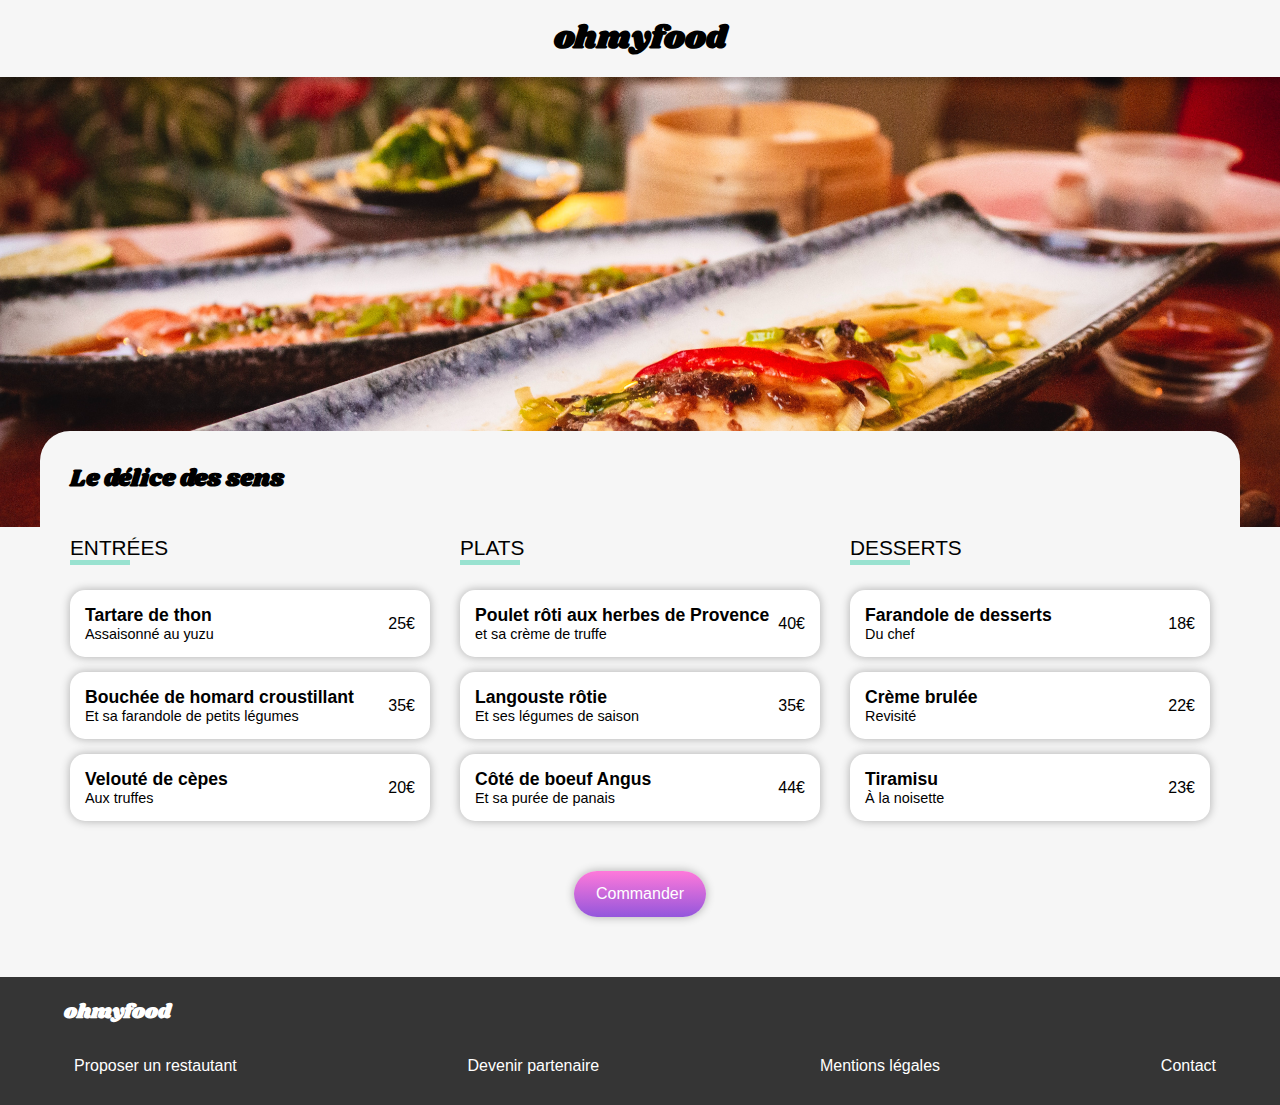
==== pages/délice-des-sens.html @ 83a880f5 "integration terminée" ====
<!DOCTYPE html>
<html lang="en">
<head>
    <meta charset="UTF-8">
    <meta name="viewport" content="width=device-width, initial-scale=1.0">
    <link rel="stylesheet" href="../styles/plats.css">
    <link
      rel="stylesheet"
      href="https://cdnjs.cloudflare.com/ajax/libs/font-awesome/6.4.0/css/all.min.css"
      integrity="sha512-iecdLmaskl7CVkqkXNQ/ZH/XLlvWZOJyj7Yy7tcenmpD1ypASozpmT/E0iPtmFIB46ZmdtAc9eNBvH0H/ZpiBw=="
      crossorigin="anonymous"
      referrerpolicy="no-referrer"
    >
    <title>Le délice des sens</title>
</head>
<body>
    <header>
        <a href="../index.html"><i class="fas fa-arrow-left"></i></a>
        <a href="index.html" class="logo">
            <h1>ohmyfood</h1>
        </a>
    </header>
    <div class="image">
        <img src="../assets/images/restaurant4.jpg" alt="">
    </div>
    <main>
        <h2>Le délice des sens</h2>
        <div class="menu">
            <div class="entrees tittle">
                <h4>entrées</h4>
                <div class="menu-containeur">
                    <div class="menu-choix">
                        <div class="description">
                            <h6>Tartare de thon</h6>
                            <p>Assaisonné au yuzu</p>
                        </div>
                        <div class="price">
                            25€
                        </div>
                    </div>
                    <div class="menu-choix">
                        <div class="description">
                            <h6>Bouchée de homard croustillant</h6>
                            <p>Et sa farandole de petits légumes</p>
                        </div>
                        <div class="price">
                            35€
                        </div>
                    </div>
                    <div class="menu-choix">
                        <div class="description">
                            <h6>Velouté de cèpes</h6>
                            <p>Aux truffes</p>
                        </div>
                        <div class="price">
                            20€
                        </div>
                    </div>
                </div>
            </div>
            <div class="plat tittle">
                <h4>plats</h4>
                <div class="menu-containeur">
                    <div class="menu-choix">
                        <div class="description">
                            <h6>Poulet rôti aux herbes de Provence</h6>
                            <p>et sa crème de truffe</p>
                        </div>
                        <div class="price">
                            40€
                        </div>
                    </div>
                    <div class="menu-choix">
                        <div class="description">
                            <h6>Langouste rôtie</h6>
                            <p>Et ses légumes de saison</p>
                        </div>
                        <div class="price">
                            35€
                        </div>
                    </div>
                    <div class="menu-choix">
                        <div class="description">
                            <h6>Côté de boeuf Angus</h6>
                            <p>Et sa purée de panais</p>
                        </div>
                        <div class="price">
                            44€
                        </div>
                    </div>
                </div>
            </div>
            <div class="desserts tittle">
                <h4>desserts</h4>
                <div class="menu-containeur">
                    <div class="menu-choix">
                        <div class="description">
                            <h6>Farandole de desserts</h6>
                            <p>Du chef</p>
                        </div>
                        <div class="price">
                            18€
                        </div>
                    </div>
                    <div class="menu-choix">
                        <div class="description">
                            <h6>Crème brulée</h6>
                            <p>Revisité</p>
                        </div>
                        <div class="price">
                            22€
                        </div>
                    </div>
                    <div class="menu-choix">
                        <div class="description">
                            <h6>Tiramisu</h6>
                            <p>À la noisette</p>
                        </div>
                        <div class="price">
                            23€
                        </div>
                    </div>
                </div>
            </div>
        </div>
        <div class="btn-containeur">
            <div class="main-btn btn">
                Commander
            </div>
        </div>

    </main>
    <footer>
        <div class="footer-containeur">
            <h5>ohmyfood</h5>
            <div class="options">
                <div class="option-card">
                    <i class="fas fa-utensils"></i>
                    <p>Proposer un restautant</p>
                </div>
                <div class="option-card">
                    <i class="fas fa-hands-helping"></i>
                    <p>Devenir partenaire</p>
                </div>
                <div class="option-card">
                    <p>Mentions légales</p>
                </div>
                <div class="option-card">
                    <p>Contact</p>
                </div>
            </div>
        </div>
    </footer>
</body>
</html>
---- styles/plats.css ----
@font-face {
    font-family: logoFont;
    src: url(../assets/fonts/Shrikhand-Regular.ttf);
}

* {
    padding: 0;
    margin: 0;
    box-sizing: border-box;
}

body {
    font-family: 'Roboto', sans-serif;
    background: #F6F6F6;
}

a {
    text-decoration: none;
    color: #000;
}

header {
    height: auto;
    box-shadow: 0px 5px 6px 0px rgba(0, 0, 0, 0.2);
    display: flex;
    justify-content: center;
    align-items: center;
    position: relative;
}

.fa-arrow-left {
    position: absolute;
    left: 20px;
    top: 50%;
    transform: translateY(-50%);
    font-size: 1.5rem;

}

.logo {
    font-family: logoFont, cursive;
    color: black;
}

h1 {
    display: block;
    font-size: 2em;
    font-weight: bold;
    padding: 15px 0;
}

.image img {
    width: 100%;
    height: 50vh;
    object-fit: cover;
    position: relative;
    z-index: -5;
}

main {
    max-width: 1200px;
    margin: 0 auto;
    border-radius: 30px 30px 0 0;
    margin-top: -100px;
    background: #F6F6F6;
    display: flex;
    flex-direction: column;
    padding: 30px;
}

main h2 {
    font-family: logoFont;
}

.menu {
    display: grid;
    grid-template-columns: 1fr 1fr 1fr;
    gap: 30px;
}

.tittle {
    margin-top: 40px;
}

.tittle h4 {
    font-size: 1.3rem;
    font-weight: 200;
    text-transform: uppercase;
    position: relative;
}

.tittle h4::before {
    content: "";
    height: 5px;
    width: 60px;
    background: #99E2D0;
    position: absolute;
    bottom: -5px;
    left: 0;
}

.menu-containeur {
    margin-top: 30px;
    display: grid;
    grid-template-rows: 1fr 1fr 1fr;
    gap: 15px;
}

.menu-choix {
    display: flex;
    justify-content: space-between;
    align-items: center;
    padding: 15px;
    background: #FFFFFF;
    border-radius: 15px;
    box-shadow: 0px 0px 10px 0px rgba(0, 0, 0, 0.3);
    position: relative;
}

.menu-choix:hover .validation {
    width: 60px;
}

.menu-choix:hover .validation i {
    display: block;
    font-size: 30px;
}

.description h6 {
    font-size: 1.1rem;
}

.description p {
    font-size: 0.9rem;
}

.validation {
    background: #99E2D0;
    position: absolute;
    height: 100%;
    width: 0;
    right: 0;
    border-radius: 0 15px 15px 0;
    transition: 0.6s ease;
    display: flex;
    align-items: center;
    justify-content: center;
    animation: slider 0.5s ease;
}

.validation i {
    display: none;
    font-size: 0;
    animation: rotate 0.5s both;
}

@keyframes slider {
    0% {
        transform: scaleX(0);
    }
    100% {
        transform: scaleX(-50px);
    }
}

@keyframes rotate {
    0% {
              transform: rotate(0);
    }
    100% {
              transform: rotate(360deg);
    }
  }

@media (max-width: 1100px) {
    .menu {
        grid-template-columns: 1fr;
        grid-template-rows: 1fr 1fr 1fr;
    }
}


.btn-containeur {
    width: 100%;
    display: flex;
    justify-content: center;
}

.btn {
    background: linear-gradient(180deg, #ff79da 0%, #9356dc 100%);
    margin: 50px 0 30px;
    border-radius: 30px;
    color : #FFF;
    padding: 14px 22px;
    cursor: pointer;
    box-shadow: 0px 0px 10px 0px rgba(0, 0, 0, 0.3);
    transition: all 0.2s ease;
    text-align: center;
}

.btn:hover {
    filter: brightness(1.15);
}


/* -------
    FOOTER
    ------ */

    footer {
        background: #353535;
        color: #FFFFFF;
    }
    
    .footer-containeur {
        max-width: 90%;
        margin: 0 auto;
    }
    
    h5 {
        font-family: logoFont;
        font-size: 20px;
        padding: 20px 0;
    }
    
    .options {
        display: flex;
        justify-content: space-between;
        align-items: start;
        padding: 10px 0 30px;
    }
    
    .option-card {
        display: flex;
        gap: 10px;
    }

    @media (max-width: 1100px) {
        .options {
            flex-direction: column;
            gap: 10px;
        }
    }
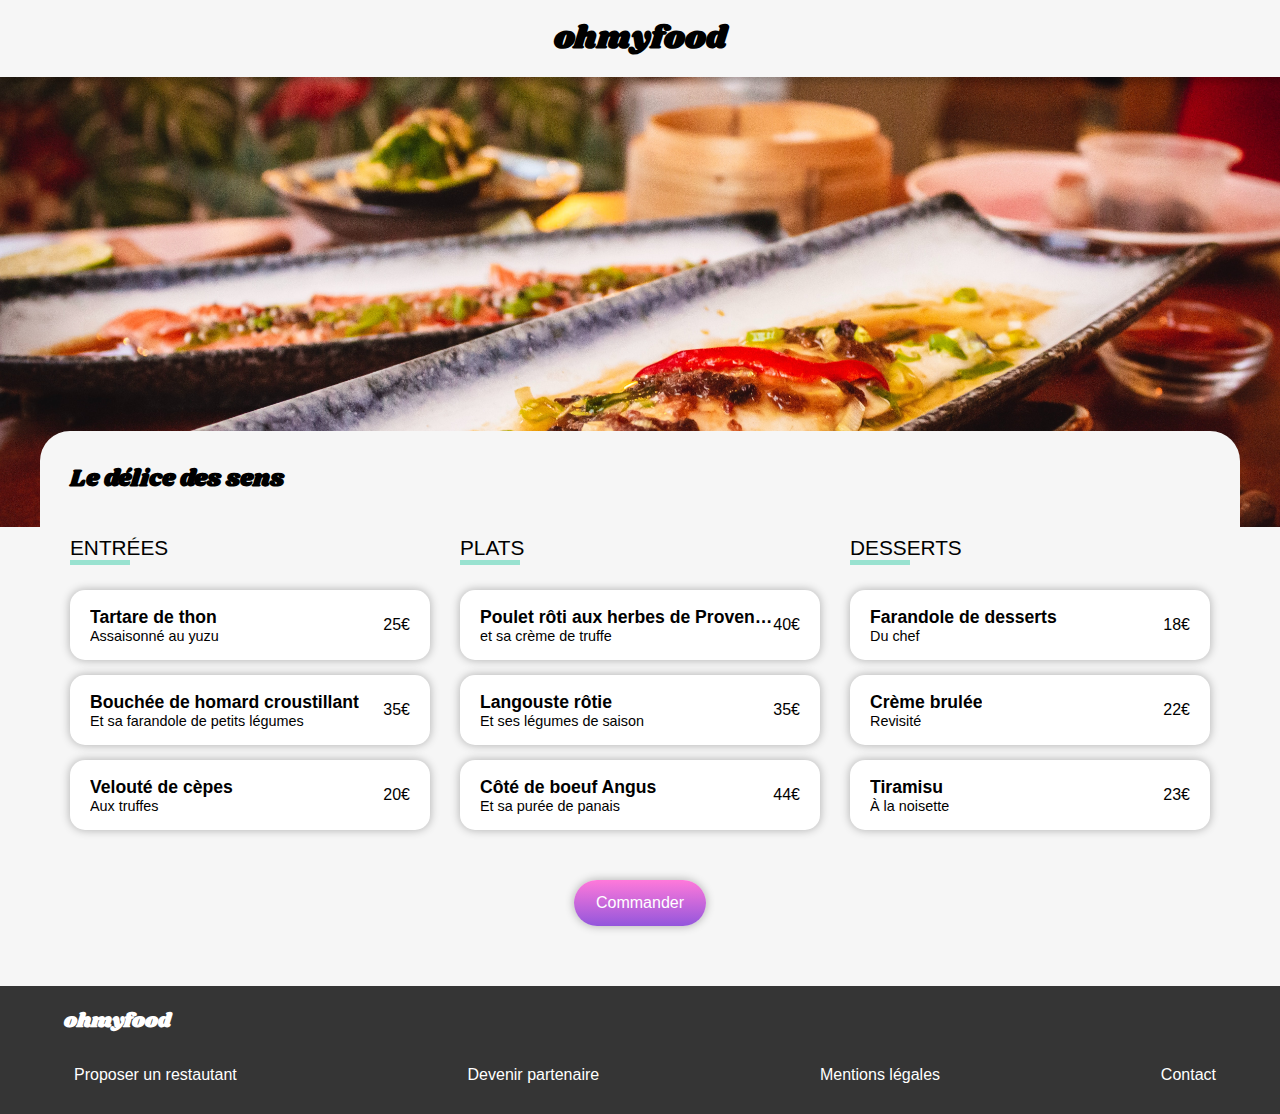
==== commit 94a7b692: "Projet terminé" ====
--- a/pages/délice-des-sens.html
+++ b/pages/délice-des-sens.html
@@ -16,7 +16,7 @@
 <body>
     <header>
         <a href="../index.html"><i class="fas fa-arrow-left"></i></a>
-        <a href="index.html" class="logo">
+        <a href="../index.html" class="logo">
             <h1>ohmyfood</h1>
         </a>
     </header>
@@ -29,7 +29,7 @@
             <div class="entrees tittle">
                 <h4>entrées</h4>
                 <div class="menu-containeur">
-                    <div class="menu-choix">
+                    <div class="menu-choix delay" id="cas-1">
                         <div class="description">
                             <h6>Tartare de thon</h6>
                             <p>Assaisonné au yuzu</p>
@@ -37,8 +37,11 @@
                         <div class="price">
                             25€
                         </div>
+                        <div class="validation">
+                            <i class="fas fa-check-circle"></i>
+                        </div>
                     </div>
-                    <div class="menu-choix">
+                    <div class="menu-choix delay" id="cas-2">
                         <div class="description">
                             <h6>Bouchée de homard croustillant</h6>
                             <p>Et sa farandole de petits légumes</p>
@@ -46,8 +49,11 @@
                         <div class="price">
                             35€
                         </div>
+                        <div class="validation">
+                            <i class="fas fa-check-circle"></i>
+                        </div>
                     </div>
-                    <div class="menu-choix">
+                    <div class="menu-choix delay" id="cas-3">
                         <div class="description">
                             <h6>Velouté de cèpes</h6>
                             <p>Aux truffes</p>
@@ -55,13 +61,16 @@
                         <div class="price">
                             20€
                         </div>
+                        <div class="validation">
+                            <i class="fas fa-check-circle"></i>
+                        </div>
                     </div>
                 </div>
             </div>
             <div class="plat tittle">
                 <h4>plats</h4>
                 <div class="menu-containeur">
-                    <div class="menu-choix">
+                    <div class="menu-choix delay" id="cas-4">
                         <div class="description">
                             <h6>Poulet rôti aux herbes de Provence</h6>
                             <p>et sa crème de truffe</p>
@@ -69,8 +78,11 @@
                         <div class="price">
                             40€
                         </div>
+                        <div class="validation">
+                            <i class="fas fa-check-circle"></i>
+                        </div>
                     </div>
-                    <div class="menu-choix">
+                    <div class="menu-choix delay" id="cas-5">
                         <div class="description">
                             <h6>Langouste rôtie</h6>
                             <p>Et ses légumes de saison</p>
@@ -78,8 +90,11 @@
                         <div class="price">
                             35€
                         </div>
+                        <div class="validation">
+                            <i class="fas fa-check-circle"></i>
+                        </div>
                     </div>
-                    <div class="menu-choix">
+                    <div class="menu-choix delay" id="cas-6">
                         <div class="description">
                             <h6>Côté de boeuf Angus</h6>
                             <p>Et sa purée de panais</p>
@@ -87,13 +102,16 @@
                         <div class="price">
                             44€
                         </div>
+                        <div class="validation">
+                            <i class="fas fa-check-circle"></i>
+                        </div>
                     </div>
                 </div>
             </div>
             <div class="desserts tittle">
                 <h4>desserts</h4>
                 <div class="menu-containeur">
-                    <div class="menu-choix">
+                    <div class="menu-choix delay" id="cas-7">
                         <div class="description">
                             <h6>Farandole de desserts</h6>
                             <p>Du chef</p>
@@ -101,8 +119,11 @@
                         <div class="price">
                             18€
                         </div>
+                        <div class="validation">
+                            <i class="fas fa-check-circle"></i>
+                        </div>
                     </div>
-                    <div class="menu-choix">
+                    <div class="menu-choix delay" id="cas-8">
                         <div class="description">
                             <h6>Crème brulée</h6>
                             <p>Revisité</p>
@@ -110,14 +131,20 @@
                         <div class="price">
                             22€
                         </div>
+                        <div class="validation">
+                            <i class="fas fa-check-circle"></i>
+                        </div>
                     </div>
-                    <div class="menu-choix">
+                    <div class="menu-choix delay" id="cas-9">
                         <div class="description">
                             <h6>Tiramisu</h6>
                             <p>À la noisette</p>
                         </div>
                         <div class="price">
                             23€
+                        </div>
+                        <div class="validation">
+                            <i class="fas fa-check-circle"></i>
                         </div>
                     </div>
                 </div>
--- a/styles/plats.css
+++ b/styles/plats.css
@@ -106,15 +106,54 @@
     gap: 15px;
 }
 
+.delay {
+    animation: delay 1s both;
+}
+
+#cas-1 {
+    animation-delay: 0.1s;
+}
+#cas-2 {
+    animation-delay: 0.2s;
+}
+#cas-3 {
+    animation-delay: 0.3s;
+}
+#cas-4 {
+    animation-delay: 0.4s;
+}
+#cas-5 {
+    animation-delay: 0.5s;
+}
+#cas-6 {
+    animation-delay: 0.6s;
+}
+#cas-7 {
+    animation-delay: 0.7s;
+}
+#cas-8 {
+    animation-delay: 0.8s;
+}
+#cas-9 {
+    animation-delay: 0.9s;
+}
+
 .menu-choix {
     display: flex;
     justify-content: space-between;
     align-items: center;
-    padding: 15px;
+    height: 70px;
     background: #FFFFFF;
     border-radius: 15px;
     box-shadow: 0px 0px 10px 0px rgba(0, 0, 0, 0.3);
     position: relative;
+    overflow: hidden;
+    cursor: pointer;
+}
+
+.menu-choix:hover .price {
+    padding-right: 50px;
+    transition: 0.5s ease;
 }
 
 .menu-choix:hover .validation {
@@ -122,55 +161,88 @@
 }
 
 .menu-choix:hover .validation i {
+    font-size: 30px;
     display: block;
-    font-size: 30px;
+}
+
+.plat-et-prix {
+    display: flex;
+    justify-content: space-between;
+    align-items: center;
+    width: 100%;
+}
+
+.description {
+    margin-left: 20px;
+    white-space: nowrap;
+    overflow: hidden;
+    text-overflow: ellipsis;
 }
 
 .description h6 {
     font-size: 1.1rem;
+    margin: 0;
+    white-space: nowrap;
+    text-overflow: ellipsis;
+    overflow: hidden;
 }
 
 .description p {
+    display: block;
     font-size: 0.9rem;
+    margin: 0;
+    text-overflow: ellipsis;
+    overflow: hidden;
+    white-space: nowrap;
+}
+
+.price {
+    margin-right: 20px;
 }
 
 .validation {
+    position: absolute;
     background: #99E2D0;
-    position: absolute;
     height: 100%;
+    right: 0;
     width: 0;
-    right: 0;
     border-radius: 0 15px 15px 0;
     transition: 0.6s ease;
     display: flex;
     align-items: center;
     justify-content: center;
-    animation: slider 0.5s ease;
 }
 
 .validation i {
     display: none;
     font-size: 0;
     animation: rotate 0.5s both;
-}
-
-@keyframes slider {
-    0% {
-        transform: scaleX(0);
-    }
-    100% {
-        transform: scaleX(-50px);
-    }
+    animation-delay: 0.2s;
+    color: #FFFFFF;
 }
 
 @keyframes rotate {
     0% {
-              transform: rotate(0);
-    }
+        transform: rotate(0);
+        opacity: 0;
+    }
+    50% {
+        opacity: 1;
+    }
+
     100% {
-              transform: rotate(360deg);
-    }
-  }
+        transform: rotate(360deg);
+    }
+}
+
+@keyframes delay {
+    0% {
+        opacity: 0;
+    }
+    100% {
+        opacity: 1;
+    }
+}
 
 @media (max-width: 1100px) {
     .menu {
